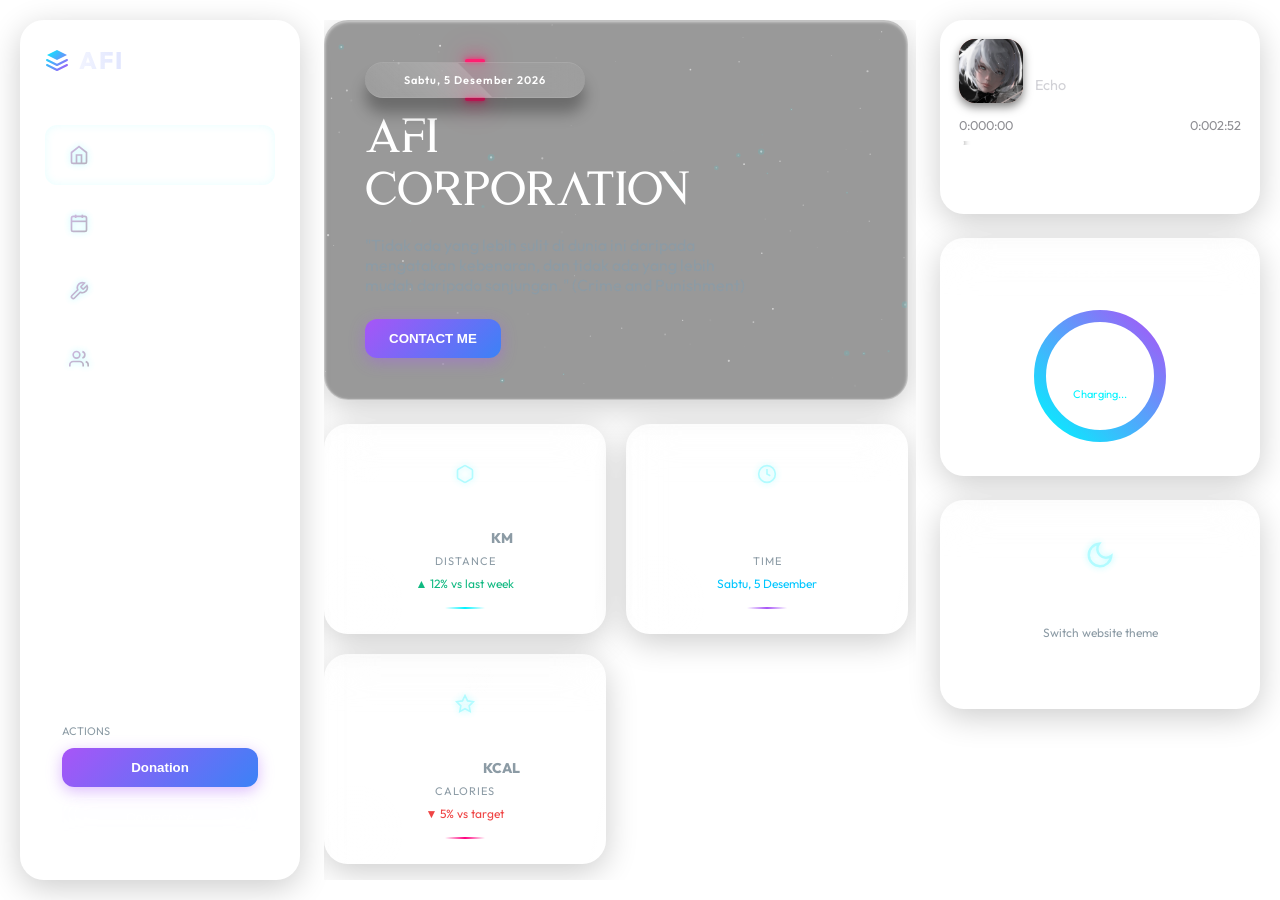
==== index.html @ 4d3f35f9 "first commit" ====
<!DOCTYPE html>
<html lang="en">

<head>
  <meta charset="UTF-8">
  <meta name="viewport" content="width=device-width, initial-scale=1.0">
  <title>Marathon Dashboard - Defy Limits</title>
  <meta name="description" content="Futuristic glassmorphic dashboard for marathon runners.">
  <!-- Google Fonts -->
  <link rel="preconnect" href="https://fonts.googleapis.com">
  <link rel="preconnect" href="https://fonts.gstatic.com" crossorigin>
  <link href="https://fonts.googleapis.com/css2?family=Outfit:wght@300;400;600;800;900&display=swap" rel="stylesheet">
  <!-- Stylesheet -->
  <link rel="stylesheet" href="style.css">
</head>

<body>
  <video autoplay muted loop id="bg-video">
    <source src="assets/video/background.mp4" type="video/mp4">
  </video>

  <div class="dashboard">

    <!-- Sidebar (Left) -->
    <aside class="sidebar white-glass">
      <div class="brand">
        <a href="assets/about.html" style="color: inherit; text-decoration: none; display: flex; align-items: center; gap: 10px;">
          <svg width="24" height="24" viewBox="0 0 24 24" fill="none" xmlns="http://www.w3.org/2000/svg">
            <path d="M12 2L2 7L12 12L22 7L12 2Z" fill="url(#brand-grad)" />
            <path d="M2 17L12 22L22 17" stroke="url(#brand-grad)" stroke-width="2" stroke-linecap="round"
              stroke-linejoin="round" />
            <path d="M2 12L12 17L22 12" stroke="url(#brand-grad)" stroke-width="2" stroke-linecap="round"
              stroke-linejoin="round" />
            <defs>
              <linearGradient id="brand-grad" x1="2" y1="2" x2="22" y2="22" gradientUnits="userSpaceOnUse">
                <stop stop-color="#00f3ff" />
                <stop offset="1" stop-color="#a855f7" />
              </linearGradient>
              <linearGradient id="galaxy-dark" x1="2" y1="2" x2="22" y2="22" gradientUnits="userSpaceOnUse">
                <stop stop-color="#5a189a" />
                <stop offset="1" stop-color="#10002b" />
              </linearGradient>
            </defs>
          </svg>
          AFI
        </a>
      </div>

      <nav style="margin-top: 30px;">
        <ul class="nav-links">
          <li class="active"><a href="#" id="nav-home">
              <span class="glass-icon"><svg width="20" height="20" viewBox="0 0 24 24" fill="none"
                  stroke="url(#galaxy-dark)" stroke-width="2">
                  <path d="M3 9l9-7 9 7v11a2 2 0 0 1-2 2H5a2 2 0 0 1-2-2z"></path>
                  <polyline points="9 22 9 12 15 12 15 22"></polyline>
                </svg></span>
              Home
            </a></li>
          <li><a href="#" id="nav-game">
              <span class="glass-icon"><svg width="20" height="20" viewBox="0 0 24 24" fill="none"
                  stroke="url(#galaxy-dark)" stroke-width="2">
                  <rect x="3" y="4" width="18" height="18" rx="2" ry="2"></rect>
                  <line x1="16" y1="2" x2="16" y2="6"></line>
                  <line x1="8" y1="2" x2="8" y2="6"></line>
                  <line x1="3" y1="10" x2="21" y2="10"></line>
                </svg></span>
              Game
            </a></li>
          <li><a href="#" id="nav-training">
              <span class="glass-icon"><svg width="20" height="20" viewBox="0 0 24 24" fill="none"
                  stroke="url(#galaxy-dark)" stroke-width="2">
                  <path
                    d="M14.7 6.3a1 1 0 0 0 0 1.4l1.6 1.6a1 1 0 0 0 1.4 0l3.77-3.77a6 6 0 0 1-7.94 7.94l-6.91 6.91a2.12 2.12 0 0 1-3-3l6.91-6.91a6 6 0 0 1 7.94-7.94l-3.76 3.76z">
                  </path>
                </svg></span>
              Training
            </a></li>
          <li><a href="#" id="nav-community">
              <span class="glass-icon"><svg width="20" height="20" viewBox="0 0 24 24" fill="none"
                  stroke="url(#galaxy-dark)" stroke-width="2">
                  <path d="M17 21v-2a4 4 0 0 0-4-4H5a4 4 0 0 0-4 4v2"></path>
                  <circle cx="9" cy="7" r="4"></circle>
                  <path d="M23 21v-2a4 4 0 0 0-3-3.87"></path>
                  <path d="M16 3.13a4 4 0 0 1 0 7.75"></path>
                </svg></span>
              Community
            </a></li>
        </ul>
      </nav>

      <!-- Buttons Section (from image) -->
      <div class="glass" style="margin-top: auto; padding: 16px; display: flex; flex-direction: column; gap: 10px;">
        <span style="font-size: 11px; color: var(--text-secondary); text-transform: uppercase;">Actions</span>
        <button id="btn-donation" class="hero-btn" style="width: 100%;">Donation</button>
        <button id="btn-contact-sidebar" class="glass"
          style="width: 100%; padding: 12px; color: white; border: 1px solid rgba(255,255,255,0.1); cursor: pointer; border-radius: 12px;">Contact me</button>
      </div>
    </aside>

    <!-- Main Content (Center) -->
    <main class="main-content">

      <section id="view-home">
        <!-- Hero Banner -->
        <section class="hero-banner" id="main-hero">
          <!-- Asset reference to follow user rules -->
          <img src="assets/img/runner.png" alt="Runner" style="display: none;" onerror="this.style.display='none';">

          <canvas id="hero-canvas"></canvas>
          <div class="hero-content">
            <div class="date-effect-container">
              <div class="date-effect-btn">
                <a href="#" id="hero-date">Race Day · Apr 27, 2025</a>
              </div>
            </div>
            <h1 class="hero-title">Afi CorPoRaTiOn</h1>
            <p style="color: var(--text-secondary); margin-bottom: 24px;">"Tidak ada yang lebih sulit di dunia ini daripada mengatakan kebenaran, dan tidak ada yang lebih mudah daripada sanjungan." (Crime and Punishment)</p>
            <button id="btn-contact-hero" class="hero-btn">CONTACT ME</button>
          </div>

        </section>

        <!-- Stats Grid -->
        <section class="grid-cards">

          <!-- Distance Card -->
          <div class="uiverse-card">
            <div class="shimmer"></div>
            <div class="circle-bg circle-large"></div>
            <div class="circle-bg circle-medium animate-ping"></div>

            <div class="uiverse-padding">
              <div class="uiverse-flex-center">

                <div class="uiverse-icon-wrapper">
                  <div class="animate-ping"
                    style="position: absolute; inset: -4px; border-radius: 50%; border: 1px solid rgba(255,255,255,0.1);">
                  </div>
                  <div class="glass-icon" style="width: 50px; height: 50px; border-radius: 50%;">
                    <svg width="20" height="20" viewBox="0 0 24 24" fill="none" stroke="currentColor" stroke-width="2">
                      <path
                        d="M21 16V8a2 2 0 0 0-1-1.73l-7-4a2 2 0 0 0-2 0l-7 4A2 2 0 0 0 3 8v8a2 2 0 0 0 1 1.73l7 4a2 2 0 0 0 2 0l7-4A2 2 0 0 0 21 16z">
                      </path>
                    </svg>
                  </div>
                </div>

                <div class="uiverse-value animate-pulse">21.34 <span
                    style="font-size: 14px; color: var(--text-secondary);">KM</span></div>
                <div class="uiverse-label">Distance</div>
                <div class="stat-trend trend-up">▲ 12% vs last week</div>

                <div class="uiverse-line"
                  style="background: linear-gradient(to right, transparent, var(--accent-cyan), transparent);"></div>
              </div>
            </div>
          </div>

          <!-- Time Card -->
          <div class="uiverse-card">
            <div class="shimmer"></div>
            <div class="circle-bg circle-large"></div>
            <div class="circle-bg animate-pulse" style="width: 40px; height: 40px; top: 20px; right: 20px;"></div>

            <div class="uiverse-padding">
              <div class="uiverse-flex-center">

                <div class="uiverse-icon-wrapper">
                  <div class="animate-pulse"
                    style="position: absolute; inset: -4px; border-radius: 50%; border: 1px solid rgba(255,255,255,0.1);">
                  </div>
                  <div class="glass-icon" style="width: 50px; height: 50px; border-radius: 50%;">
                    <svg width="20" height="20" viewBox="0 0 24 24" fill="none" stroke="currentColor" stroke-width="2">
                      <circle cx="12" cy="12" r="10"></circle>
                      <polyline points="12 6 12 12 16 14"></polyline>
                    </svg>
                  </div>
                </div>

                <div id="current-time-val" class="uiverse-value">00:00:00</div>
                <div class="uiverse-label">Time</div>
                <div id="current-date-val" style="font-size: 12px; color: #00c6ff;">Loading...</div>

                <div class="uiverse-line"
                  style="background: linear-gradient(to right, transparent, var(--accent-purple), transparent);"></div>
              </div>
            </div>
          </div>

          <!-- Calories Card -->
          <div class="uiverse-card">
            <div class="shimmer"></div>
            <div class="circle-bg circle-large"></div>
            <div class="circle-bg animate-bounce" style="width: 30px; height: 30px; top: 10px; left: 50%;"></div>

            <div class="uiverse-padding">
              <div class="uiverse-flex-center">

                <div class="uiverse-icon-wrapper">
                  <div class="animate-ping"
                    style="position: absolute; inset: -4px; border-radius: 50%; border: 1px solid rgba(255,255,255,0.1);">
                  </div>
                  <div class="glass-icon" style="width: 50px; height: 50px; border-radius: 50%;">
                    <svg width="20" height="20" viewBox="0 0 24 24" fill="none" stroke="currentColor" stroke-width="2">
                      <path
                        d="M12 2l3.09 6.26L22 9.27l-5 4.87 1.18 6.88L12 17.77l-6.18 3.25L7 14.14 2 9.27l6.91-1.01L12 2z">
                      </path>
                    </svg>
                  </div>
                </div>

                <div class="uiverse-value">1,248 <span style="font-size: 14px; color: var(--text-secondary);">KCAL</span>
                </div>
                <div class="uiverse-label">Calories</div>
                <div class="stat-trend trend-down">▼ 5% vs target</div>

                <div class="uiverse-line"
                  style="background: linear-gradient(to right, transparent, var(--accent-pink), transparent);"></div>
              </div>
            </div>
          </div>

        </section>
      </section>

      <!-- Game View -->
      <section id="view-game" style="display: none;">
        <div class="hero-banner" style="background: linear-gradient(135deg, rgba(168, 85, 247, 0.6), rgba(59, 130, 246, 0.6));">
          <div class="hero-content">
            <div class="date-effect-container">
              <div class="date-effect-btn">
                <a href="#">Gaming Hub</a>
              </div>
            </div>
            <h1 class="hero-title">Level Up Your Experience</h1>
            <p style="color: var(--text-secondary); margin-bottom: 24px;">Temukan game anime terbaik dan lacak progres Anda.</p>
            <button class="hero-btn">JELAJAHI</button>
          </div>
        </div>

        <section class="grid-cards" style="margin-top: 24px;">
          <div class="uiverse-card">
            <div class="shimmer"></div>
            <div class="uiverse-padding">
              <div class="uiverse-flex-center">
                <div class="glass-icon" style="width: 60px; height: 60px; border-radius: 12px; margin-bottom: 16px;">🎮</div>
                <div class="uiverse-value" style="font-size: 20px;">Genshin Impact</div>
                <div class="uiverse-label">Adventure RPG</div>
                <div class="stat-trend trend-up">Aktif</div>
              </div>
            </div>
          </div>
          <div class="uiverse-card">
            <div class="shimmer"></div>
            <div class="uiverse-padding">
              <div class="uiverse-flex-center">
                <div class="glass-icon" style="width: 60px; height: 60px; border-radius: 12px; margin-bottom: 16px;">⚔️</div>
                <div class="uiverse-value" style="font-size: 20px;">Honkai: Star Rail</div>
                <div class="uiverse-label">Turn-Based RPG</div>
                <div class="stat-trend trend-up">Aktif</div>
              </div>
            </div>
          </div>
        </section>
      </section>

      <!-- Training View -->
      <section id="view-training" style="display: none;">
        <div class="hero-banner" style="background: linear-gradient(135deg, rgba(244, 63, 94, 0.6), rgba(245, 158, 11, 0.6));">
          <div class="hero-content">
            <div class="date-effect-container">
              <div class="date-effect-btn">
                <a href="#">Training Area</a>
              </div>
            </div>
            <h1 class="hero-title">Push Your Limits</h1>
            <p style="color: var(--text-secondary); margin-bottom: 24px;">Latihan terstruktur untuk mencapai performa maksimal.</p>
            <button class="hero-btn">MULAI LATIHAN</button>
          </div>
        </div>

        <div class="glass-card white-glass" style="margin-top: 24px;">
          <h3 style="margin-bottom: 16px;">Jadwal Latihan</h3>
          <div style="display: flex; gap: 10px; flex-wrap: wrap;">
            <div class="glass" style="padding: 12px; border-radius: 10px; flex: 1; text-align: center;">
              <div style="font-weight: 700;">Senin</div>
              <div style="font-size: 12px; color: var(--text-secondary);">Kardio</div>
            </div>
            <div class="glass" style="padding: 12px; border-radius: 10px; flex: 1; text-align: center;">
              <div style="font-weight: 700;">Rabu</div>
              <div style="font-size: 12px; color: var(--text-secondary);">Kekuatan</div>
            </div>
            <div class="glass" style="padding: 12px; border-radius: 10px; flex: 1; text-align: center;">
              <div style="font-weight: 700;">Jumat</div>
              <div style="font-size: 12px; color: var(--text-secondary);">Fleksibilitas</div>
            </div>
          </div>
        </div>
      </section>

      <!-- Community View -->
      <section id="view-community" style="display: none;">
        <div class="hero-banner" style="background: linear-gradient(135deg, rgba(16, 185, 129, 0.6), rgba(5, 150, 105, 0.6));">
          <div class="hero-content">
            <div class="date-effect-container">
              <div class="date-effect-btn">
                <a href="#">Community</a>
              </div>
            </div>
            <h1 class="hero-title">Connect With Others</h1>
            <p style="color: var(--text-secondary); margin-bottom: 24px;">Berbagi pengalaman dan bertumbuh bersama.</p>
            <button class="hero-btn">GABUNG DISCORD</button>
          </div>
        </div>

        <div class="glass-card" style="margin-top: 24px; display: flex; flex-direction: column; gap: 16px;">
          <div class="glass" style="padding: 16px; border-radius: 12px;">
            <div style="display: flex; align-items: center; gap: 12px; margin-bottom: 8px;">
              <div class="glass-icon" style="width: 40px; height: 40px; border-radius: 50%;">👤</div>
              <div>
                <div style="font-weight: 700;">User 1</div>
                <div style="font-size: 11px; color: var(--text-secondary);">2 jam yang lalu</div>
              </div>
            </div>
            <p style="font-size: 14px; color: var(--text-secondary);">Wah, UI dashboard ini keren banget! Efek glassmorphism-nya juara.</p>
          </div>
        </div>
      </section>



    </main>

    <!-- Right Panel -->
    <aside class="right-panel">

      <!-- Music Player -->
      <div class="main-music-card">
        <input type="checkbox" id="play-toggle" hidden="" checked />
        <audio id="bg-music" src="assets/music/ice - super slowed.mp3" preload="auto" autoplay></audio>

        <div class="track-info">
          <div class="album-art">
            <img src="assets/img/logo-music.jpg" alt="Music Logo"
              style="width: 100%; height: 100%; border-radius: inherit; object-fit: cover;">
          </div>
          <div class="track-details">
            <div class="track-title">ice - super slowed</div>
            <div class="artist-name">Echo</div>
          </div>
          <div class="volume-bars">
            <div class="bar" style="--delay:0s"></div>
            <div class="bar" style="--delay:0.1s"></div>
            <div class="bar" style="--delay:0.2s"></div>
            <div class="bar" style="--delay:0.3s"></div>
            <div class="bar" style="--delay:0.4s"></div>
            <div class="bar" style="--delay:0.5s"></div>
            <div class="bar" style="--delay:0.6s"></div>
            <div class="bar" style="--delay:0.7s"></div>
          </div>
        </div>

        <div class="playback-controls">
          <div class="time-info">
            <span class="current-time"></span>
            <span class="remaining-time"></span>
          </div>
          <div class="progress-bar">
            <div class="progress-fill"></div>
            <div class="progress-handle"></div>
          </div>
          <div class="button-row">
            <div class="main-control-btns">
              <button class="control-button back" title="Previous Track" aria-label="Previous Track">
                <svg xmlns="http://www.w3.org/2000/svg" width="22" height="22" fill="currentColor"
                  class="bi bi-skip-backward-fill" viewBox="0 0 16 16">
                  <path
                    d="M.5 3.5A.5.5 0 0 0 0 4v8a.5.5 0 0 0 1 0V8.753l6.267 3.636c.54.313 1.233-.066 1.233-.697v-2.94l6.267 3.636c.54.314 1.233-.065 1.233-.696V4.308c0-.63-.693-1.01-1.233-.696L8.5 7.248v-2.94c0-.63-.692-1.01-1.233-.696L1 7.248V4a.5.5 0 0 0-.5-.5">
                  </path>
                </svg>
              </button>
              <div class="play-pause-btns">
                <label for="play-toggle" class="control-button play-pause-button">
                  <svg class="icon-play" xmlns="http://www.w3.org/2000/svg" width="30" height="30" fill="currentColor"
                    viewBox="0 0 16 16">
                    <path
                      d="M11.596 8.697l-6.363 3.692c-.54.314-1.233-.065-1.233-.696V4.308c0-.63.693-1.01 1.233-.696l6.363 3.692a.802.802 0 0 1 0 1.393">
                    </path>
                  </svg>
                  <svg class="icon-pause" xmlns="http://www.w3.org/2000/svg" width="30" height="30" fill="currentColor"
                    viewBox="0 0 16 16">
                    <path
                      d="M5.5 3.5A1.5 1.5 0 0 1 7 5v6a1.5 1.5 0 0 1-3 0V5a1.5 1.5 0 0 1 1.5-1.5m5 0A1.5 1.5 0 0 1 12 5v6a1.5 1.5 0 0 1-3 0V5a1.5 1.5 0 0 1 1.5-1.5">
                    </path>
                  </svg>
                </label>
              </div>
              <button class="control-button next" title="Next Track" aria-label="Next Track">
                <svg xmlns="http://www.w3.org/2000/svg" width="22" height="22" fill="currentColor"
                  class="bi bi-skip-forward-fill" viewBox="0 0 16 16">
                  <path
                    d="M15.5 3.5a.5.5 0 0 1 .5.5v8a.5.5 0 0 1-1 0V8.753l-6.267 3.636c-.54.313-1.233-.066-1.233-.697v-2.94l-6.267 3.636C.693 12.703 0 12.324 0 11.693V4.308c0-.63.693-1.01 1.233-.696L7.5 7.248v-2.94c0-.63.693-1.01 1.233-.696L15 7.248V4a.5.5 0 0 1 .5-.5">
                  </path>
                </svg>
              </button>
            </div>
            <button class="control-button d" title="Radar" aria-label="Radar">
              <svg xmlns="http://www.w3.org/2000/svg" width="20" height="20" fill="currentColor" class="bi bi-radar"
                viewBox="0 0 16 16">
                <path
                  d="M6.634 1.135A7 7 0 0 1 15 8a.5.5 0 0 1-1 0 6 6 0 1 0-6.5 5.98v-1.005A5 5 0 1 1 13 8a.5.5 0 0 1-1 0 4 4 0 1 0-4.5 3.969v-1.011A2.999 2.999 0 1 1 11 8a.5.5 0 0 1-1 0 2 2 0 1 0-2.5 1.936v-1.07a1 1 0 1 1 1 0V15.5a.5.5 0 0 1-1 0v-.518a7 7 0 0 1-.866-13.847">
                </path>
              </svg>
            </button>
          </div>
        </div>
      </div>

      <!-- Energy / Battery -->
      <div class="glass-card white-glass">
        <h3 style="font-size: 14px; text-transform: uppercase; letter-spacing: 1px; margin-bottom: 20px;">Computer Energy</h3>
        <div style="position: relative; width: 150px; height: 150px; margin: 0 auto;">
          <svg width="150" height="150" viewBox="0 0 150 150">
            <circle cx="75" cy="75" r="60" stroke="rgba(255,255,255,0.05)" stroke-width="12" fill="none" />
            <circle id="battery-circle" cx="75" cy="75" r="60" stroke="url(#progress-grad)" stroke-width="12" fill="none"
              stroke-dasharray="377" stroke-dashoffset="377" stroke-linecap="round" transform="rotate(-90 75 75)" />
            <defs>
              <linearGradient id="progress-grad" x1="0%" y1="0%" x2="100%" y2="100%">
                <stop offset="0%" stop-color="#00f3ff" />
                <stop offset="100%" stop-color="#a855f7" />
              </linearGradient>
            </defs>
          </svg>
          <div style="position: absolute; top: 50%; left: 50%; transform: translate(-50%, -50%); text-align: center;">
            <span id="battery-level" style="font-size: 28px; font-weight: 800;">--%</span>
            <span id="battery-status" style="display: block; font-size: 11px; color: var(--text-secondary);">Loading...</span>
          </div>
        </div>
      </div>

      <!-- Theme Toggle -->
      <div class="glass-card white-glass" style="text-align: center;">
        <div class="glass-icon"
          style="width: 60px; height: 60px; border-radius: 50%; margin: 0 auto 16px; display: flex; align-items: center; justify-content: center;">
          <svg id="theme-icon" width="30" height="30" viewBox="0 0 24 24" fill="none" stroke="var(--accent-cyan)"
            stroke-width="2">
            <!-- Default Moon Icon (Dark Mode) -->
            <path d="M21 12.79A9 9 0 1 1 11.21 3 7 7 0 0 0 21 12.79z"></path>
          </svg>
        </div>
        <h4 style="margin-bottom: 4px;" id="theme-text">Dark Mode</h4>
        <p style="font-size: 12px; color: var(--text-secondary); margin-bottom: 12px;">Switch website theme</p>
        <button id="theme-toggle-btn" class="glass"
          style="padding: 8px 16px; color: var(--text-primary); border: 1px solid rgba(255,255,255,0.1); cursor: pointer; border-radius: 8px; font-size: 12px; width: 100%;">Switch
          Theme</button>
      </div>

    </aside>

  </div>

  <script src="script.js"></script>
</body>

</html>
---- style.css ----
@font-face {
  font-family: 'GenshinDrip';
  src: url('assets/font/genshin-impact-drip-font.ttf') format('truetype');
  font-weight: normal;
  font-style: normal;
}

@font-face {
  font-family: 'Aspal';
  src: url('assets/font/Aspal.ttf') format('truetype');
  font-weight: normal;
  font-style: normal;
}

@font-face {
  font-family: 'Words Taken';
  src: url('assets/font/Words Taken Demo.ttf') format('truetype');
  font-weight: normal;
  font-style: normal;
}

:root {
  --bg-color: #05060b;
  --card-bg: rgba(13, 15, 27, 0.6);
  --glass-bg: rgba(255, 255, 255, 0.03);
  --glass-border: rgba(255, 255, 255, 0.08);
  --text-primary: #ffffff;
  --text-secondary: #8c9ba5;
  --nav-text: rgba(255, 255, 255, 0.8);
  --accent-cyan: #00f3ff;
  --accent-purple: #a855f7;
  --accent-blue: #3b82f6;
  --accent-pink: #ff007f;
  --font-family: 'Outfit', 'Inter', sans-serif;
}

body.light-theme {
  --bg-color: #f5f7fb;
  --card-bg: rgba(255, 255, 255, 0.8);
  --glass-bg: rgba(255, 255, 255, 0.5);
  --glass-border: rgba(0, 0, 0, 0.1);
  --text-primary: #1a1d20;
  --text-secondary: #6c757d;
  --nav-text: rgba(26, 29, 32, 0.8);
  --accent-cyan: #00b4d8;
  --accent-purple: #7209b7;
  --accent-blue: #4361ee;
  --accent-pink: #f72585;
}

* {
  box-sizing: border-box;
  margin: 0;
  padding: 0;
}

body {
  background-color: transparent;
  color: var(--text-primary);
  font-family: var(--font-family);
  min-height: 100vh;
  overflow-x: hidden;
  display: flex;
  justify-content: center;
  align-items: center;
  padding: 20px;
}#bg-video {
  position: fixed;
  top: 0;
  left: 0;
  width: 100%;
  height: 100%;
  object-fit: cover;
  z-index: -1;
}/* Glassmorphism Utility */
.glass {
  background: rgba(255, 255, 255, 0.03);
  -webkit-backdrop-filter: blur(15px);
  backdrop-filter: blur(15px);
  border: 1px solid rgba(255, 255, 255, 0.1);
  border-radius: 16px;
  box-shadow: inset 0 1px 0 rgba(255, 255, 255, 0.2);
}

.glass-card {
  background: rgba(13, 15, 27, 0.4);
  -webkit-backdrop-filter: blur(30px);
  backdrop-filter: blur(30px);
  border: 1px solid rgba(255, 255, 255, 0.1);
  border-radius: 24px;
  padding: 24px;
  box-shadow: 
    inset 0 1px 1px rgba(255, 255, 255, 0.3),
    0 20px 40px rgba(0, 0, 0, 0.4);
}

.glass-icon {
  display: inline-flex;
  align-items: center;
  justify-content: center;
  width: 36px;
  height: 36px;
  background: rgba(255, 255, 255, 0.02);
  -webkit-backdrop-filter: blur(15px);
  backdrop-filter: blur(15px);
  border: 1px solid rgba(255, 255, 255, 0.15);
  border-radius: 10px;
  transition: all 0.3s ease;
  color: var(--accent-cyan);
}

.glass-icon svg {
  opacity: 0.3;
  filter: drop-shadow(0 0 3px var(--accent-cyan));
  transition: all 0.3s ease;
}

.glass-icon:hover {
  background: rgba(255, 255, 255, 0.08);
  border-color: rgba(255, 255, 255, 0.3);
  transform: scale(1.05);
}

.glass-icon:hover svg {
  opacity: 0.8;
  filter: drop-shadow(0 0 5px var(--accent-cyan));
}

/* Layout */
.dashboard {
  display: grid;
  grid-template-columns: minmax(220px, 280px) 1fr minmax(260px, 320px);
  gap: 24px;
  max-width: 1440px;
  width: 100%;
  height: calc(100vh - 40px);
}

/* Sidebar */
.sidebar {
  display: flex;
  flex-direction: column;
  gap: 20px;
  height: 100%;
  padding: 24px;
  position: relative;
  overflow: hidden;
}

.brand {
  font-size: 24px;
  font-weight: 800;
  letter-spacing: 2px;
  background: linear-gradient(to right, #fff, #a5b4fc);
  -webkit-background-clip: text;
  background-clip: text;
  -webkit-text-fill-color: transparent;
  display: flex;
  align-items: center;
  gap: 10px;
}

.nav-links {
  list-style: none;
  display: flex;
  flex-direction: column;
  gap: 8px;
}

.nav-links li a {
  color: var(--nav-text);
  font-weight: 600;
  text-decoration: none;
  padding: 12px 16px;
  border-radius: 12px;
  display: flex;
  align-items: center;
  gap: 12px;
  transition: all 0.3s ease;
}

.nav-links li a:hover, .nav-links li.active a {
  background: var(--glass-bg);
  color: var(--text-primary);
  box-shadow: inset 0 0 10px rgba(0, 243, 255, 0.1);
}

/* Main Content */
.main-content {
  display: flex;
  flex-direction: column;
  gap: 24px;
  overflow-y: auto;
  padding-right: 8px;
}

/* Custom Scrollbar */
.main-content::-webkit-scrollbar {
  width: 6px;
}
.main-content::-webkit-scrollbar-track {
  background: transparent;
}
.main-content::-webkit-scrollbar-thumb {
  background: rgba(255, 255, 255, 0.1);
  border-radius: 3px;
}

.hero-banner {
  position: relative;
  height: 380px;
  border-radius: 24px;
  overflow: hidden;
  background: linear-gradient(rgba(0, 0, 0, 0.4), rgba(0, 0, 0, 0.4)), url('assets/img/hero-bg.jpg') no-repeat center center;
  background-size: cover;
  display: flex;
  align-items: center;
  padding: 40px;
  border: 1px solid rgba(255, 255, 255, 0.4);
  box-shadow: 
    inset 0 1px 3px rgba(255, 255, 255, 0.6),
    0 8px 32px 0 rgba(0, 0, 0, 0.2);
}#hero-canvas {
  position: absolute;
  top: 0;
  left: 0;
  width: 100%;
  height: 100%;
  pointer-events: none;
  z-index: 0;
}
.hero-content {
  position: relative;
  z-index: 1;
  max-width: 400px;
}

.hero-tag {
  color: var(--accent-cyan);
  font-size: 14px;
  font-weight: 700;
  text-transform: uppercase;
  letter-spacing: 2px;
  margin-bottom: 8px;
}

/* Date Effect from Uiverse */
.date-effect-container {
  display: flex;
  justify-content: flex-start;
  margin-bottom: 16px;
}

.date-effect-btn {
  position: relative;
  top: 0;
  left: 0;
  width: 220px;
  height: 36px;
  margin: 0;
  display: flex;
  justify-content: center;
  align-items: center;
}

.date-effect-btn a {
  position: absolute;
  top: 0;
  left: 0;
  width: 100%;
  height: 100%;
  display: flex;
  justify-content: center;
  align-items: center;
  background: rgba(255, 255, 255, 0.05);
  box-shadow: 0 15px 15px rgba(0, 0, 0, 0.3);
  border-bottom: 1px solid rgba(255, 255, 255, 0.1);
  border-top: 1px solid rgba(255, 255, 255, 0.1);
  border-radius: 18px;
  padding: 5px;
  letter-spacing: 1px;
  text-decoration: none;
  overflow: hidden;
  color: #fff;
  font-size: 11px;
  font-weight: 600;
  z-index: 1;
  transition: 0.5s;
  backdrop-filter: blur(15px);
  -webkit-backdrop-filter: blur(15px);
}

.date-effect-btn:hover a {
  letter-spacing: 2px;
}

.date-effect-btn a::before {
  content: "";
  position: absolute;
  top: 0;
  left: 0;
  width: 50%;
  height: 100%;
  background: linear-gradient(to left, rgba(255, 255, 255, 0.15), transparent);
  transform: skewX(45deg) translate(0);
  transition: 0.5s;
  filter: blur(0px);
}

.date-effect-btn:hover a::before {
  transform: skewX(45deg) translate(200px);
}

.date-effect-btn::before {
  content: "";
  position: absolute;
  left: 50%;
  transform: translatex(-50%);
  bottom: -3px;
  width: 20px;
  height: 4px;
  background: #ff1f71;
  border-radius: 10px;
  transition: 0.5s;
  transition-delay: 0.5s;
}

.date-effect-btn:hover::before {
  bottom: 0;
  height: 50%;
  width: 80%;
  border-radius: 18px;
}

.date-effect-btn::after {
  content: "";
  position: absolute;
  left: 50%;
  transform: translatex(-50%);
  top: -3px;
  width: 20px;
  height: 4px;
  background: #ff1f71;
  border-radius: 10px;
  transition: 0.5s;
  transition-delay: 0.5s;
}

.date-effect-btn:hover::after {
  top: 0;
  height: 50%;
  width: 80%;
  border-radius: 18px;
}

.date-effect-btn::before,
.date-effect-btn::after {
  box-shadow: 0 0 5px #ff1f71, 0 0 15px #ff1f71, 0 0 30px #ff1f71;
}

.hero-title {
  font-family: 'Aspal', sans-serif;
  font-size: clamp(32px, 4vw, 48px);
  font-weight: normal;
  line-height: 1.1;
  margin-bottom: 16px;
  color: var(--text-primary);
}

.words-taken {
  font-family: 'Words Taken', sans-serif;
}

@keyframes galaxyFlow {
  0% { background-position: 0% 50%; }
  50% { background-position: 100% 50%; }
  100% { background-position: 0% 50%; }
}

.hero-btn {
  background: linear-gradient(135deg, var(--accent-purple), var(--accent-blue));
  color: white;
  border: none;
  padding: 12px 24px;
  border-radius: 12px;
  font-weight: 600;
  cursor: pointer;
  box-shadow: 0 4px 15px rgba(168, 85, 247, 0.4);
  transition: transform 0.2s, box-shadow 0.2s;
}

.hero-btn:hover {
  transform: translateY(-2px);
  box-shadow: 0 6px 20px rgba(168, 85, 247, 0.6);
}

.grid-cards {
  display: grid;
  grid-template-columns: repeat(auto-fit, minmax(240px, 1fr));
  gap: 20px;
  margin-top: 24px;
}

.stat-card {
  display: flex;
  flex-direction: column;
  gap: 12px;
}

.stat-header {
  display: flex;
  justify-content: space-between;
  align-items: center;
  color: var(--text-secondary);
  font-size: 14px;
}

.stat-value {
  font-size: 32px;
  font-weight: 800;
}

.stat-trend {
  font-size: 12px;
  display: flex;
  align-items: center;
  gap: 4px;
}

.trend-up { color: #10b981; }
.trend-down { color: #ef4444; }

/* Right Panel */
.right-panel {
  display: flex;
  flex-direction: column;
  gap: 24px;
}

.countdown-card {
  background: linear-gradient(135deg, rgba(255, 0, 127, 0.1), rgba(121, 40, 202, 0.1));
  border: 1px solid rgba(255, 0, 127, 0.2);
}

.timer {
  display: flex;
  justify-content: space-between;
  margin-top: 16px;
}

.time-unit {
  text-align: center;
}

.time-value {
  font-size: 28px;
  font-weight: 800;
  display: block;
}

.time-label {
  font-size: 11px;
  color: var(--text-secondary);
  text-transform: uppercase;
}

/* Uiverse Card Style */
.uiverse-card {
  cursor: pointer;
  transition: all 0.5s ease;
  width: 100%;
  border-radius: 24px;
  border: 1px solid rgba(255, 255, 255, 0.2);
  background: rgba(255, 255, 255, 0.05);
  position: relative;
  overflow: hidden;
  -webkit-backdrop-filter: blur(24px);
  backdrop-filter: blur(24px);
  box-shadow: 
    inset 0 1px 1px rgba(255, 255, 255, 0.3),
    0 8px 32px 0 rgba(0, 0, 0, 0.2);
}

.uiverse-card:hover {
  transform: scale(1.03) rotate(-0.5deg);
  background: rgba(255, 255, 255, 0.08);
  border-color: rgba(255, 255, 255, 0.3);
  box-shadow: 0 0 30px rgba(255, 255, 255, 0.1);
}

.white-glass {
  background: rgba(255, 255, 255, 0.05);
  -webkit-backdrop-filter: blur(24px);
  backdrop-filter: blur(24px);
  border: 1px solid rgba(255, 255, 255, 0.2);
  border-radius: 24px;
  box-shadow: 
    inset 0 1px 1px rgba(255, 255, 255, 0.3),
    0 8px 32px 0 rgba(0, 0, 0, 0.2);
}

.uiverse-card .shimmer {
  position: absolute;
  inset: 0;
  background: linear-gradient(to right, transparent, rgba(255, 255, 255, 0.05), transparent);
  transform: skewX(-12deg) translateX(100%);
  transition: transform 1s ease;
}

.uiverse-card:hover .shimmer {
  transform: skewX(-12deg) translateX(-200%);
}

.circle-bg {
  position: absolute;
  border-radius: 50%;
  background: radial-gradient(circle, rgba(255,255,255,0.05) 0%, transparent 70%);
}

/* Animations */
@keyframes ping {
  75%, 100% {
    transform: scale(2);
    opacity: 0;
  }
}

@keyframes pulse {
  0%, 100% { opacity: 1; }
  50% { opacity: 0.5; }
}

@keyframes bounce {
  0%, 100% {
    transform: translateY(-10%);
    animation-timing-function: cubic-bezier(0.8, 0, 1, 1);
  }
  50% {
    transform: translateY(0);
    animation-timing-function: cubic-bezier(0, 0, 0.2, 1);
  }
}

/* Music Card */
.main-music-card {
  width: 100%;
  padding: 18px;
  border-radius: 24px;
  background: rgba(255, 255, 255, 0.05);
  -webkit-backdrop-filter: blur(30px);
  backdrop-filter: blur(30px);
  border: 1px solid rgba(255, 255, 255, 0.2);
  box-shadow: 
    inset 0 1px 1px rgba(255, 255, 255, 0.3),
    0 8px 32px 0 rgba(0, 0, 0, 0.2);
  display: flex;
  flex-direction: column;
  gap: 14px;
  color: white;
  transition: all 0.3s ease;
}

.track-info {
  display: flex;
  align-items: center;
  gap: 12px;
}

.album-art {
  width: 64px;
  height: 64px;
  border-radius: 16px;
  background: linear-gradient(135deg, #ff9a9e, #fad0c4);
  box-shadow: 0 4px 10px rgba(0, 0, 0, 0.5);
  flex-shrink: 0;
  transition: transform 0.3s ease;
}

.album-art:hover {
  transform: scale(1.05);
}

.track-details {
  flex-grow: 1;
  overflow: hidden;
}

.track-title {
  font-size: 1.3em;
  font-weight: 600;
  white-space: nowrap;
  text-overflow: ellipsis;
  overflow: hidden;
}

.artist-name {
  font-size: 0.9em;
  color: #d1d1d6;
  margin-top: 2px;
}

.volume-bars {
  display: flex;
  align-items: flex-end;
  gap: 2px;
  width: 38px;
  height: 32px;
}

.volume-bars .bar {
  width: 3px;
  background: linear-gradient(180deg, #00c6ff, #0072ff);
  border-radius: 2px;
  animation: musicBounce 0.8s infinite ease-in-out;
  animation-delay: var(--delay);
  animation-play-state: running;
}

@keyframes musicBounce {
  0%, 100% { height: 6px; }
  50% { height: 26px; }
}

.playback-controls {
  display: flex;
  flex-direction: column;
  gap: 8px;
}

.time-info {
  display: flex;
  justify-content: space-between;
  font-size: 0.8em;
  color: #8e8e93;
}

.current-time::before {
  content: "0:00";
  display: inline-block;
}

.remaining-time::before {
  content: "0:00";
  display: inline-block;
}

.progress-bar {
  width: 100%;
  height: 4px;
  background-color: rgba(255, 255, 255, 0.1);
  border-radius: 2px;
  position: relative;
  overflow: hidden;
}

.progress-fill {
  height: 100%;
  width: 0;
  background: linear-gradient(90deg, #00c6ff, #0072ff);
  border-radius: 2px;
}

.progress-handle {
  position: absolute;
  top: 50%;
  left: 0%;
  transform: translate(-50%, -50%);
  width: 10px;
  height: 10px;
  background-color: white;
  border-radius: 50%;
  box-shadow: 0 0 6px rgba(0, 0, 0, 0.5);
}

.button-row {
  display: flex;
  justify-content: space-between;
  gap: 12px;
}

.control-button {
  width: 42px;
  height: 42px;
  border-radius: 50%;
  border: none;
  background: none;
  display: flex;
  justify-content: center;
  align-items: center;
  cursor: pointer;
  transition: background 0.2s, transform 0.2s;
  color: #fff;
}

.control-button:hover {
  background: rgba(255, 255, 255, 0.1);
  transform: scale(1.05);
}

.main-control-btns {
  justify-content: center;
  align-items: center;
  display: flex;
  gap: 12px;
}

#play-toggle:not(:checked) ~ .track-info .volume-bars .bar {
  animation-play-state: paused;
}
#play-toggle:not(:checked) ~ .playback-controls .progress-fill,
#play-toggle:not(:checked) ~ .playback-controls .progress-handle {
  animation-play-state: paused;
}
.main-music-card:has(#play-toggle:not(:checked)) .time-info .current-time::before,
.main-music-card:has(#play-toggle:not(:checked)) .time-info .remaining-time::before {
  animation-play-state: paused;
}

#play-toggle:checked ~ .playback-controls .play-pause-button .icon-play { display: none; }
#play-toggle:checked ~ .playback-controls .play-pause-button .icon-pause { display: block; }
#play-toggle:not(:checked) ~ .playback-controls .play-pause-button .icon-play { display: block; }
#play-toggle:not(:checked) ~ .playback-controls .play-pause-button .icon-pause { display: none; }

@keyframes progressAnim { from { width: 0; } to { width: 100%; } }
@keyframes handleAnim { from { left: 0%; } to { left: 100%; } }

@keyframes timer {
  0% { content: "0:00"; }
  2.22% { content: "0:01"; }
  4.44% { content: "0:02"; }
  6.67% { content: "0:03"; }
  8.89% { content: "0:04"; }
  11.11% { content: "0:05"; }
  13.33% { content: "0:06"; }
  15.56% { content: "0:07"; }
  17.78% { content: "0:08"; }
  20.00% { content: "0:09"; }
  22.22% { content: "0:10"; }
  24.44% { content: "0:11"; }
  26.67% { content: "0:12"; }
  28.89% { content: "0:13"; }
  31.11% { content: "0:14"; }
  33.33% { content: "0:15"; }
  35.56% { content: "0:16"; }
  37.78% { content: "0:17"; }
  40.00% { content: "0:18"; }
  42.22% { content: "0:19"; }
  44.44% { content: "0:20"; }
  46.67% { content: "0:21"; }
  48.89% { content: "0:22"; }
  51.11% { content: "0:23"; }
  53.33% { content: "0:24"; }
  55.56% { content: "0:25"; }
  57.78% { content: "0:26"; }
  60.00% { content: "0:27"; }
  62.22% { content: "0:28"; }
  64.44% { content: "0:29"; }
  66.67% { content: "0:30"; }
  68.89% { content: "0:31"; }
  71.11% { content: "0:32"; }
  73.33% { content: "0:33"; }
  75.56% { content: "0:34"; }
  77.78% { content: "0:35"; }
  80.00% { content: "0:36"; }
  82.22% { content: "0:37"; }
  84.44% { content: "0:38"; }
  86.67% { content: "0:39"; }
  88.89% { content: "0:40"; }
  91.11% { content: "0:41"; }
  93.33% { content: "0:42"; }
  95.56% { content: "0:43"; }
  97.78% { content: "0:44"; }
  100% { content: "0:45"; }
}

@keyframes timerDown {
  0% { content: "0:45"; }
  2.22% { content: "0:44"; }
  4.44% { content: "0:43"; }
  6.67% { content: "0:42"; }
  8.89% { content: "0:41"; }
  11.11% { content: "0:40"; }
  13.33% { content: "0:39"; }
  15.56% { content: "0:38"; }
  17.78% { content: "0:37"; }
  20.00% { content: "0:36"; }
  22.22% { content: "0:35"; }
  24.44% { content: "0:34"; }
  26.67% { content: "0:33"; }
  28.89% { content: "0:32"; }
  31.11% { content: "0:31"; }
  33.33% { content: "0:30"; }
  35.56% { content: "0:29"; }
  37.78% { content: "0:28"; }
  40.00% { content: "0:27"; }
  42.22% { content: "0:26"; }
  44.44% { content: "0:25"; }
  46.67% { content: "0:24"; }
  48.89% { content: "0:23"; }
  51.11% { content: "0:22"; }
  53.33% { content: "0:21"; }
  55.56% { content: "0:20"; }
  57.78% { content: "0:19"; }
  60.00% { content: "0:18"; }
  62.22% { content: "0:17"; }
  64.44% { content: "0:16"; }
  66.67% { content: "0:15"; }
  68.89% { content: "0:14"; }
  71.11% { content: "0:13"; }
  73.33% { content: "0:12"; }
  75.56% { content: "0:11"; }
  77.78% { content: "0:10"; }
  80.00% { content: "0:09"; }
  82.22% { content: "0:08"; }
  84.44% { content: "0:07"; }
  86.67% { content: "0:06"; }
  88.89% { content: "0:05"; }
  91.11% { content: "0:04"; }
  93.33% { content: "0:03"; }
  95.56% { content: "0:02"; }
  97.78% { content: "0:01"; }
  100% { content: "0:00"; }
}

/* Utility Classes for Uiverse Cards */
.uiverse-padding { padding: 24px; position: relative; z-index: 10; }
.uiverse-flex-center { display: flex; flex-direction: column; align-items: center; text-align: center; }
.uiverse-icon-wrapper { position: relative; margin-bottom: 16px; }
.uiverse-value { font-size: clamp(20px, 2.5vw, 28px); font-weight: 800; margin-bottom: 4px; }
.uiverse-label { font-size: 11px; color: var(--text-secondary); text-transform: uppercase; letter-spacing: 1px; margin-bottom: 8px; }
.uiverse-line { margin-top: 16px; width: 40px; height: 2px; }

/* Circle sizes */
.circle-large { width: 100px; height: 100px; bottom: -20px; left: -20px; }
.circle-medium { width: 50px; height: 50px; top: 10px; left: 10px; }
.circle-small { width: 40px; height: 40px; top: 20px; right: 20px; }
.circle-xsmall { width: 30px; height: 30px; bottom: 20px; right: 20px; }


/* Responsive Design */

/* Large Laptops / Desktops */
@media (max-width: 1440px) {
  .dashboard {
    max-width: 100%;
  }
}

/* Tablets & Small Laptops */
@media (max-width: 1200px) {
  .dashboard {
    grid-template-columns: 250px 1fr;
    height: auto;
    gap: 16px;
  }
  
  .right-panel {
    grid-column: 2;
    display: grid;
    grid-template-columns: repeat(auto-fit, minmax(280px, 1fr));
    gap: 16px;
  }
  
  .sidebar {
    position: sticky;
    top: 20px;
    height: calc(100vh - 40px);
  }
}

/* Mobile Devices */
@media (max-width: 768px) {
  body {
    padding: 12px;
    padding-bottom: calc(80px + env(safe-area-inset-bottom)); /* Space for bottom nav */
  }

  .dashboard {
    grid-template-columns: 1fr;
    height: auto;
    gap: 16px;
  }

  /* Transform Sidebar to Bottom Nav */
  .sidebar {
    position: fixed;
    top: auto; /* Reset top from tablet query */
    bottom: 0;
    left: 0;
    right: 0;
    height: calc(65px + env(safe-area-inset-bottom));
    width: 100%;
    flex-direction: row;
    align-items: center;
    justify-content: space-around;
    padding: 0 10px;
    padding-bottom: env(safe-area-inset-bottom);
    border-radius: 24px 24px 0 0;
    border-width: 1px 1px 0 1px;
    z-index: 1000;
    background: rgba(13, 15, 27, 0.85);
    -webkit-backdrop-filter: blur(25px);
    backdrop-filter: blur(25px);
    box-shadow: 0 -5px 30px rgba(0,0,0,0.6);
  }

  .sidebar .brand {
    display: none !important;
  }

  .sidebar nav {
    margin-top: 0 !important;
    width: 100%;
  }

  .sidebar .nav-links {
    flex-direction: row;
    justify-content: space-around;
    width: 100%;
    gap: 0;
  }

  .sidebar .nav-links li {
    flex: 1;
    display: flex;
    justify-content: center;
  }

  .sidebar .nav-links li a {
    padding: 6px;
    flex-direction: column;
    gap: 4px;
    font-size: 10px;
    text-align: center;
    border-radius: 12px;
    width: 100%;
    justify-content: center;
    background: transparent;
  }

  .sidebar .nav-links li.active a,
  .sidebar .nav-links li a:hover {
    background: var(--glass-bg);
    box-shadow: none;
  }

  .sidebar .nav-links li a .glass-icon {
    width: 28px;
    height: 28px;
    border-radius: 8px;
    background: rgba(255, 255, 255, 0.03);
  }

  .sidebar .nav-links li a span:not(.glass-icon) {
    font-size: 10px;
    font-weight: 600;
  }

  /* Hide the actions section in sidebar on mobile */
  .sidebar div[style*="margin-top: auto"] {
    display: none !important;
  }

  /* Main Content */
  .main-content {
    padding-right: 0;
    gap: 16px;
  }

  .hero-banner {
    height: auto;
    padding: 30px 16px;
    flex-direction: column;
    text-align: center;
    background-position: center;
    border-radius: 20px;
  }

  .hero-content {
    max-width: 100%;
    display: flex;
    flex-direction: column;
    align-items: center;
  }

  .hero-title {
    font-size: 32px;
    margin-bottom: 12px;
  }

  .hero-btn {
    width: 100%;
    max-width: 280px;
  }

  /* Cards Grid */
  .grid-cards {
    grid-template-columns: 1fr !important; /* Force 1 column on all mobile screens */
    gap: 16px;
  }

  .uiverse-card {
    border-radius: 20px;
  }

  .uiverse-padding {
    padding: 16px;
  }

  .uiverse-value {
    font-size: 22px;
  }

  .uiverse-label {
    font-size: 10px;
  }

  /* Right Panel (now below main content) */
  .right-panel {
    grid-column: 1;
    display: flex;
    flex-direction: column;
    gap: 16px;
    margin-top: 8px;
  }

  .main-music-card {
    border-radius: 20px;
    padding: 16px;
  }

  .track-info {
    gap: 10px;
  }

  .album-art {
    width: 50px;
    height: 50px;
    border-radius: 12px;
  }

  .track-title {
    font-size: 1.1em;
  }

  .glass-card {
    border-radius: 20px;
    padding: 16px;
  }
}

/* Small Mobile Devices */
@media (max-width: 480px) {
  .hero-title {
    font-size: 26px;
  }
  
  .uiverse-value {
    font-size: 24px;
  }
  
  .sidebar .nav-links li a span:not(.glass-icon) {
    font-size: 9px;
  }
}
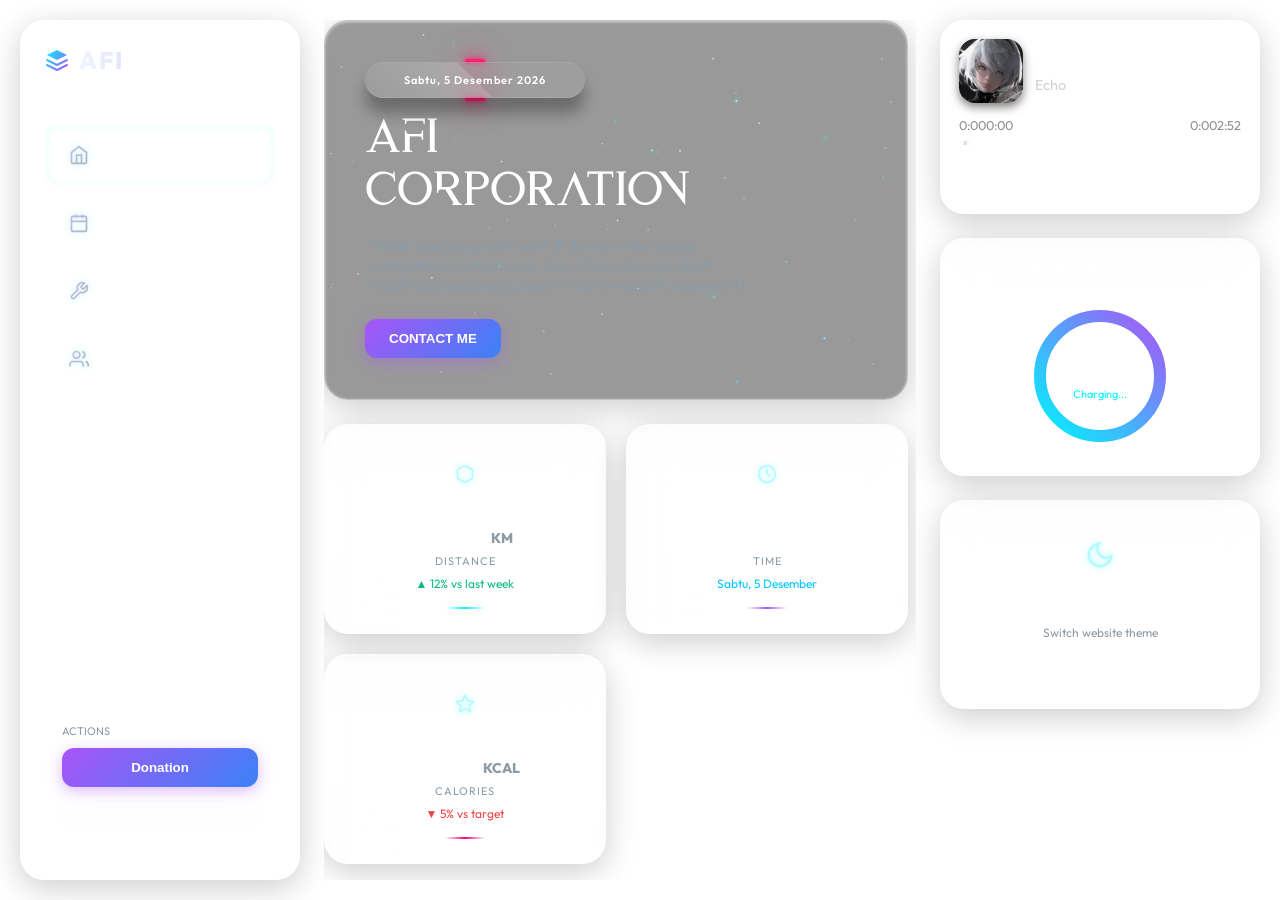
==== commit 3de246c7: "Update index.html" ====
--- a/index.html
+++ b/index.html
@@ -4,7 +4,7 @@
 <head>
   <meta charset="UTF-8">
   <meta name="viewport" content="width=device-width, initial-scale=1.0">
-  <title>Marathon Dashboard - Defy Limits</title>
+  <title>AFI-CORPORATION</title>
   <meta name="description" content="Futuristic glassmorphic dashboard for marathon runners.">
   <!-- Google Fonts -->
   <link rel="preconnect" href="https://fonts.googleapis.com">
@@ -462,4 +462,4 @@
   <script src="script.js"></script>
 </body>
 
-</html>+</html>
